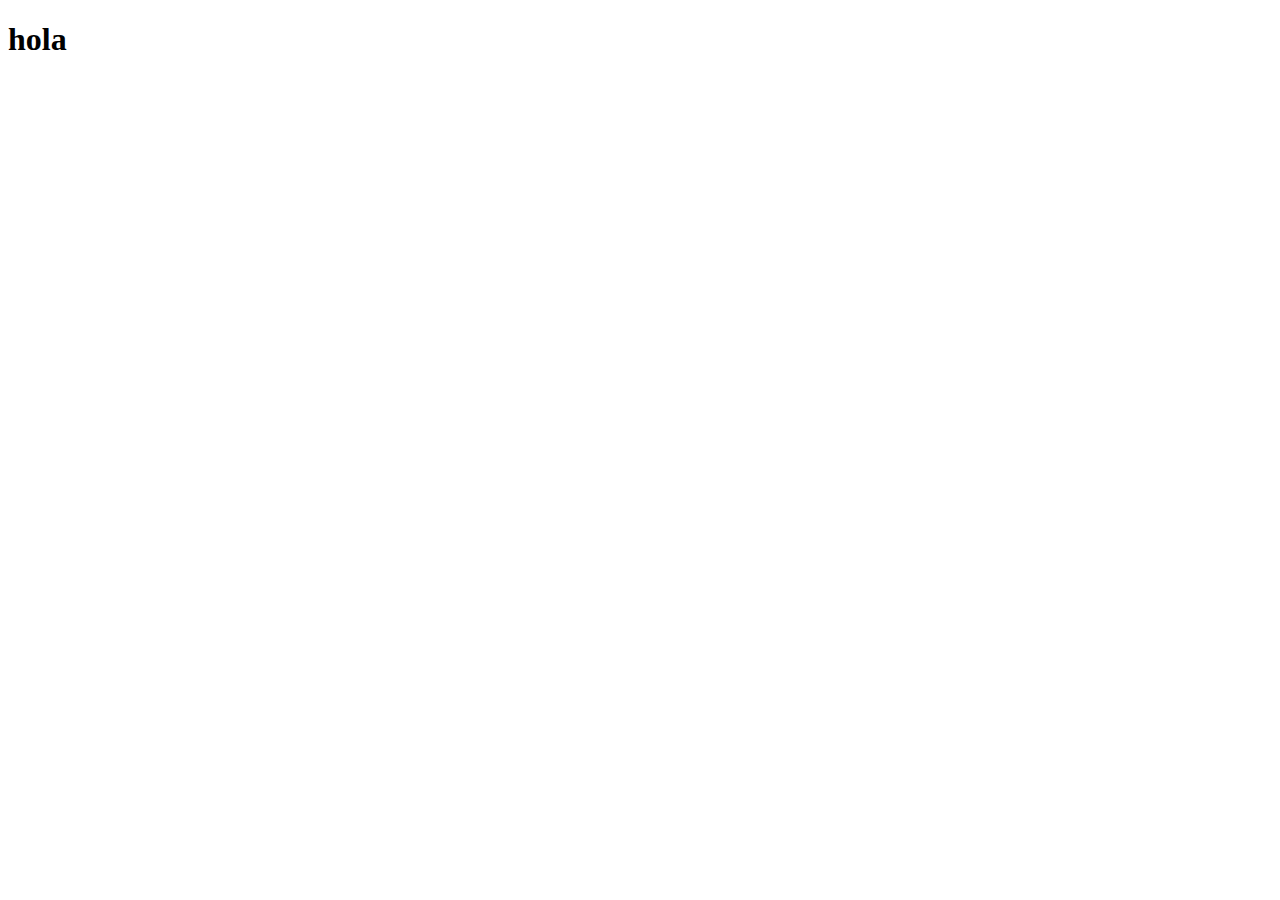
==== index.html @ f9559ec7 "my first commit" ====
<!DOCTYPE html>
<html lang="en">
<head>
    <meta charset="UTF-8">
    <meta http-equiv="X-UA-Compatible" content="IE=edge">
    <meta name="viewport" content="width=device-width, initial-scale=1.0">
    <title>Document</title>
</head>
<body>
    <h1>hola</h1>
</body>
</html>
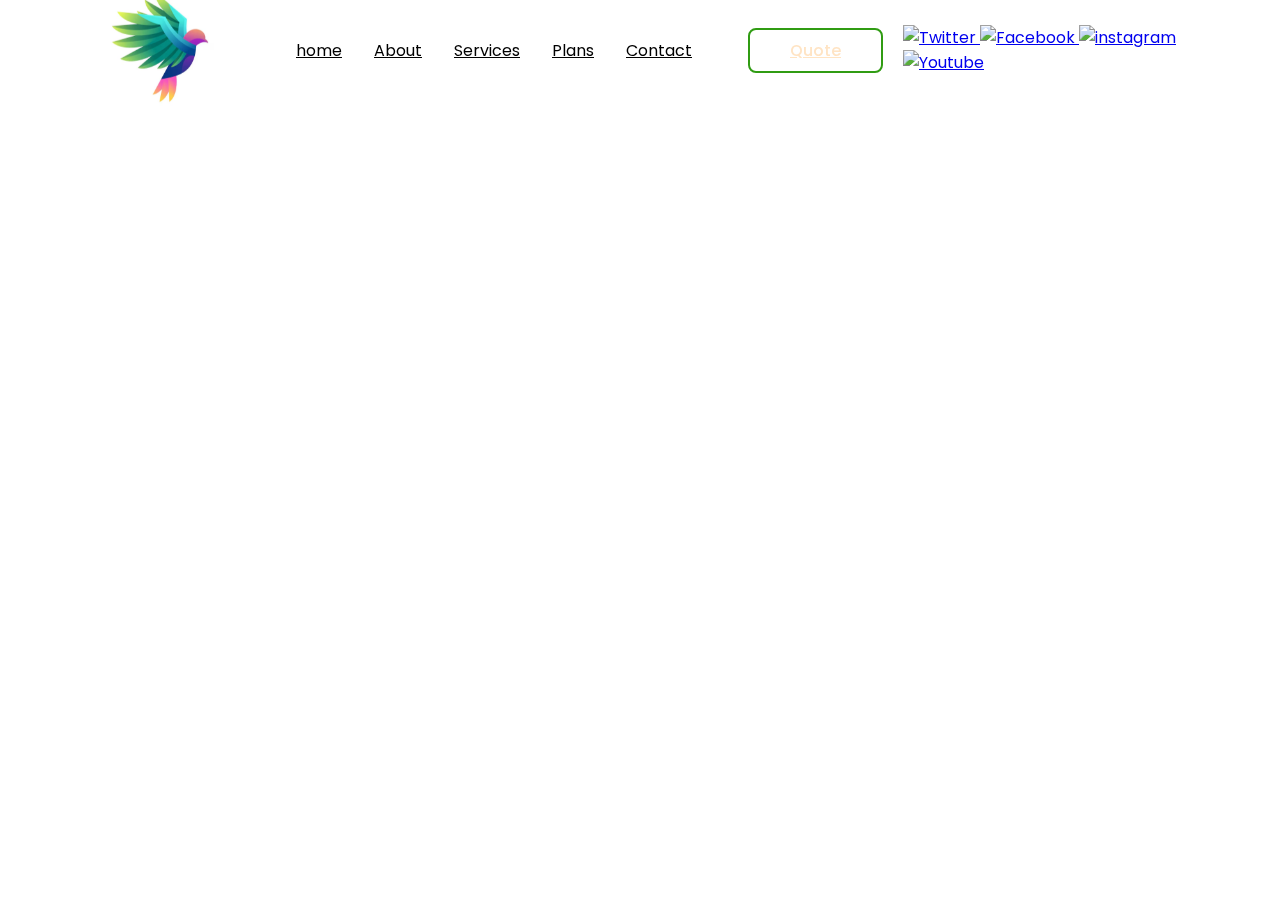
==== commit c6619572: "Haciendo la pagina" ====
--- a/index.html
+++ b/index.html
@@ -1,12 +1,52 @@
 <!DOCTYPE html>
-<html lang="en">
+<html lang="es">
 <head>
     <meta charset="UTF-8">
-    <meta http-equiv="X-UA-Compatible" content="IE=edge">
+    <meta http-equiv="X-UA-Compatible" content="IE=edge"> 
+    <link rel="stylesheet" href="./Css/Style.css">
     <meta name="viewport" content="width=device-width, initial-scale=1.0">
     <title>Document</title>
 </head>
 <body>
-    <h1>hola</h1>
+    <header>
+    <div class="container_header">
+            <div class="logo">
+                <a href="#">
+                    <img src="./img/logo..avif" alt="Lili">
+                </a>
+            </div>
+            <!-- End logo -->
+            <!-- <Menu> -->
+
+        <div class="menu">
+          <nav>
+                <ul>
+                    <li><a href="#">home</a></li>
+                    <li><a href="#">About</a></li>
+                    <li><a href="#">Services</a></li>
+                    <li><a href="#">Plans</a></li>
+                    <li><a href="#">Contact</a></li>
+
+                </ul>
+          </nav>
+        <a href="#" class="btn_quote">Quote</a>
+           <div class="socialmedia">
+               <a href="#">
+                  <img src="fa-brands fa-x-twitter" alt="Twitter">
+               </a>
+               <a href="#">
+                 <img src=" fa-brands fa-facebook" alt="Facebook">
+               </a>
+               <a href="#">
+                  <img src="fa-brands fa-instagram" alt="instagram">
+               </a>
+               <a href="#">
+                 <img src="fa-brands fa-youtube" alt="Youtube">
+               </a>
+           </div>
+     </div>
+ </div>
+ </header>
+    
 </body>
 </html>--- a/Css/Style.css
+++ b/Css/Style.css
@@ -0,0 +1,71 @@
+@import url('https://fonts.googleapis.com/css2?family=Poppins:ital,wght@0,100;0,200;0,300;0,400;0,500;0,600;0,700;0,800;0,900;1,100;1,200;1,300;1,400;1,500;1,600;1,700;1,800;1,900&display=swap');
+
+*{
+    margin: 0;
+    padding: 0;
+    box-sizing: border-box;
+    text-align: none;
+    font-family: 'Poppins', sans-serif;
+}
+header{
+    width: 100%;
+    height: 100px;
+    position: fixed;
+    z-index: 100;
+}
+.container_header{
+    max-width: 1200px;
+    height: 100%;
+    margin: auto;
+    display: flex;
+    justify-content: space-between;
+    align-items: center;
+    padding: 0px 20px;
+}
+.logo{
+    display: flex;
+    align-items: center;
+    position: relative;
+    z-index: 1;
+}
+.logo img{
+    width: 200px;
+    height: 200px;
+}
+.menu {
+    display: flex;
+    align-items: center;
+}
+.menu nav{ 
+    margin: 0px 20px;
+}
+.menu nav ul{
+    display: flex;
+}
+.menu nav ul li{
+    list-style: none;
+    margin: 20px 16px;
+}
+.menu nav ul li a{
+    color: black; /*Variable var
+    (--color_text-secundary);]*/
+    font-size: 16px; /*Variable var
+    (--lowText_font_size);*/
+    position: relative;
+}
+menu nav ul li a:hover{
+    color: blueviolet; /*Variable var
+    (--color_text-primary);*/
+}
+.btn_quote{
+    display: block;
+    padding: 8px 40px;
+    border: 2px solid #309c13; /*Variable var
+    (--color_text-primary);*/
+    border-radius: 8px;
+    font-weight: 500;
+    color: bisque; /*Variable var
+    (--color_text-tertiary);*/
+    margin: 0px 20px;
+    transition: all 300ms;
+}
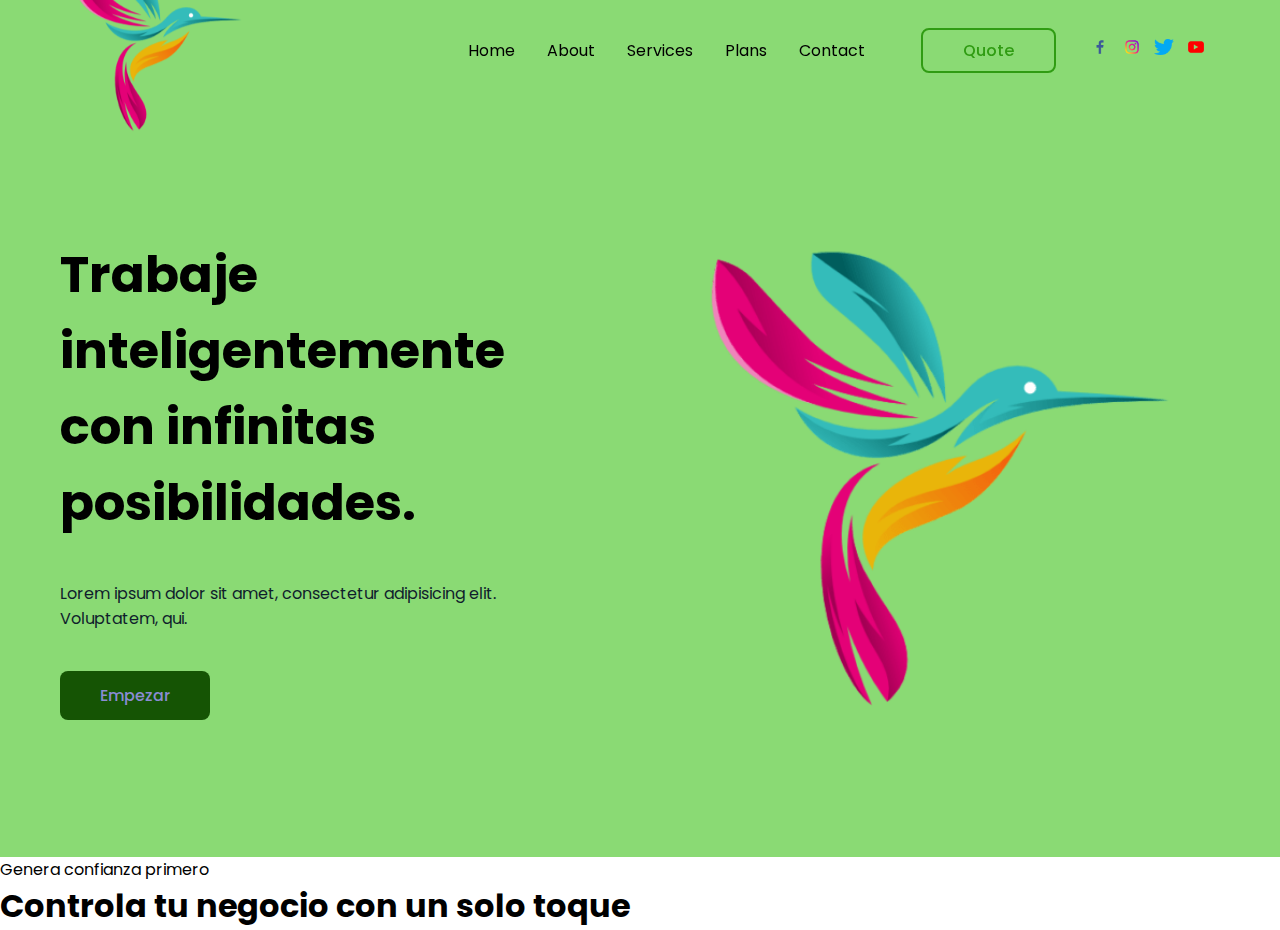
==== commit 3a796a35: "Clase2" ====
--- a/index.html
+++ b/index.html
@@ -12,7 +12,7 @@
     <div class="container_header">
             <div class="logo">
                 <a href="#">
-                    <img src="./img/logo..avif" alt="Lili">
+                    <img src="./img/cropped-COLIBRIIT-ICO_001.png" alt="Lili">
                 </a>
             </div>
             <!-- End logo -->
@@ -21,7 +21,7 @@
         <div class="menu">
           <nav>
                 <ul>
-                    <li><a href="#">home</a></li>
+                    <li><a href="#">Home</a></li>
                     <li><a href="#">About</a></li>
                     <li><a href="#">Services</a></li>
                     <li><a href="#">Plans</a></li>
@@ -30,23 +30,46 @@
                 </ul>
           </nav>
         <a href="#" class="btn_quote">Quote</a>
-           <div class="socialmedia">
-               <a href="#">
-                  <img src="fa-brands fa-x-twitter" alt="Twitter">
-               </a>
-               <a href="#">
-                 <img src=" fa-brands fa-facebook" alt="Facebook">
-               </a>
-               <a href="#">
-                  <img src="fa-brands fa-instagram" alt="instagram">
-               </a>
-               <a href="#">
-                 <img src="fa-brands fa-youtube" alt="Youtube">
-               </a>
+           <div class="socialMedia">
+            <a href="#">
+                <img src="img/facebook.png" alt="No se encontro la ruta de la imagen">
+            </a>
+            <a href="#">
+                <img src="img/instagram.png" alt="No se encontro la ruta de la imagen">
+            </a>
+            <a href="#">
+                <img src="img/twitter.png" alt="No se encontro la ruta de la imagen">
+            </a>
+            <a href="#">
+                <img src="img/youtube.png" alt="No se encontro la ruta de la imagen">
+            </a>
            </div>
      </div>
  </div>
  </header>
+ <main>
+    <div class="container_cover div_offser">
+        <div class="cover">
+            <section class="text__cover">
+                <h1>Trabaje inteligentemente con infinitas posibilidades.</h1>
+                <p>Lorem ipsum dolor sit amet, consectetur adipisicing elit. Voluptatem, qui.</p>
+                <a href="#" class="btn__text-cover btn__text">Empezar</a>
+            </section>
+            <section class="image__cover">
+                <img src="./img/cropped-COLIBRIIT-ICO_001.png" alt="">
+            </section>
+        </div>
+
+    </div>
+    <div class="container__trust container__card-primary">
+        <div class="trust car__primary">
+            <div class="text__trust text__card-primary">
+               <p>Genera confianza primero</p>
+               <h1>Controla tu negocio con un solo toque</h1>
+            </div>
+        </div>
+    </div>
+</main>
     
 </body>
 </html>--- a/Css/Style.css
+++ b/Css/Style.css
@@ -4,8 +4,22 @@
     margin: 0;
     padding: 0;
     box-sizing: border-box;
-    text-align: none;
+    text-decoration: none;
     font-family: 'Poppins', sans-serif;
+}
+:root{
+    --color_text-primary: #309c13;
+    --color_text-primary: #101e2c;
+    --color_text-tertiary: #155404;
+    --main_color-primary: #155404;
+    --main_color-secundary: #8ada74;
+    --backgroud-color: #fafbfe;
+    --lowText_font_size: 16px;
+    --text_size_title: 40px;
+    --text_title_card: 24px;
+    --text_title_cardv2: 20px;
+    --text_paragraph: 16px;
+    --box_shadow-primary: 0px 6px 50px -20px rgba(0,0,0,0.2);
 }
 header{
     width: 100%;
@@ -47,15 +61,12 @@
     margin: 20px 16px;
 }
 .menu nav ul li a{
-    color: black; /*Variable var
-    (--color_text-secundary);]*/
-    font-size: 16px; /*Variable var
-    (--lowText_font_size);*/
+    color: var(--color_text-secundary);
+    font-size: var(--lowText_font_size);
     position: relative;
 }
-menu nav ul li a:hover{
-    color: blueviolet; /*Variable var
-    (--color_text-primary);*/
+.menu nav ul li a:hover{
+    color: var(--color_text-primary); 
 }
 .btn_quote{
     display: block;
@@ -64,8 +75,75 @@
     (--color_text-primary);*/
     border-radius: 8px;
     font-weight: 500;
-    color: bisque; /*Variable var
+    color:#309C13 ; /*Variable var
     (--color_text-tertiary);*/
     margin: 0px 20px;
     transition: all 300ms;
 }
+.btn_quote:hover{
+    color: white;
+    background: #309C13; /*Variable var(--color_text-primary);*/
+}
+
+.menu .socialMedia{
+    margin: 0px 10px;
+}
+
+.menu .socialMedia a{
+    margin: 0px 4px;
+}
+
+.menu .socialMedia img{
+    width: 20px;
+}
+.container_cover{
+    padding-top: 100px;
+    padding-bottom: 100px;
+    background: var(--main_color-secundary);
+}
+.cover{
+    max-width: 1200px;
+    margin:auto;
+    margin-top: 100px;
+    display: flex;
+    align-items: center;
+    padding: 0px 20px;
+}
+.text__cover{
+    width: 100%;
+    padding-right: 150px;
+}
+.text__cover h1{
+    font-size: 50px;
+    color: var(--color_text-secundary);
+}
+.text__cover p{
+    font-size: var(--text_paragraph);
+    margin-top: 40px;
+    color: var(--color_text-primary);
+}
+.btn__text{
+    display: block;
+    width: 150px;
+    margin-top: 40px;
+    padding: 10px 20px;
+    text-align: center;
+    font-weight: 500;
+    background: var(--main_color-primary);
+    color: #8B8CD3;
+    border-radius: 8px;
+    border: 2px solid transparent;
+    cursor: pointer;
+    transition: all 300ms;
+}
+.btn__text:hover{
+    background: transparent;
+    border: 2px solid var(--main_color-primary);
+    color: var(--color_text-tertiary);
+}
+.image__cover{
+    width: 100%;
+}
+.image__cover img{
+    width: 550px;
+}
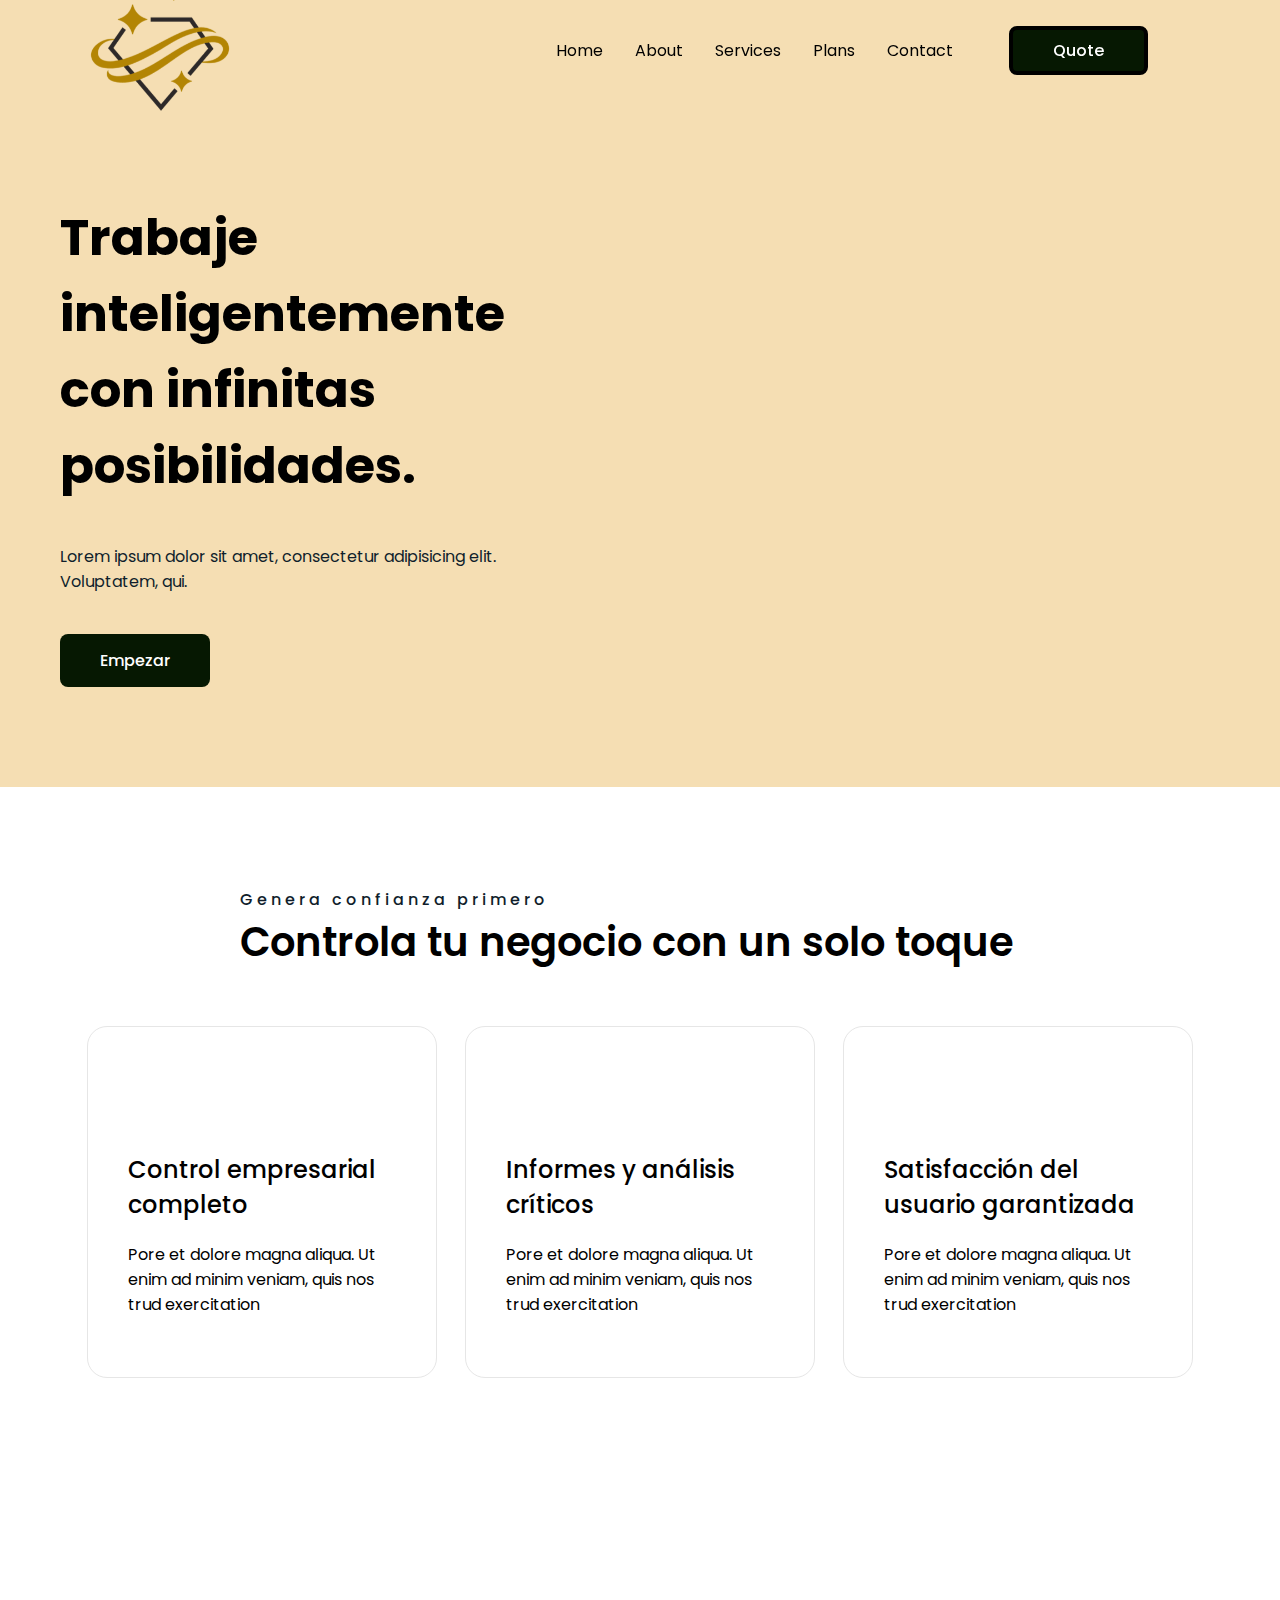
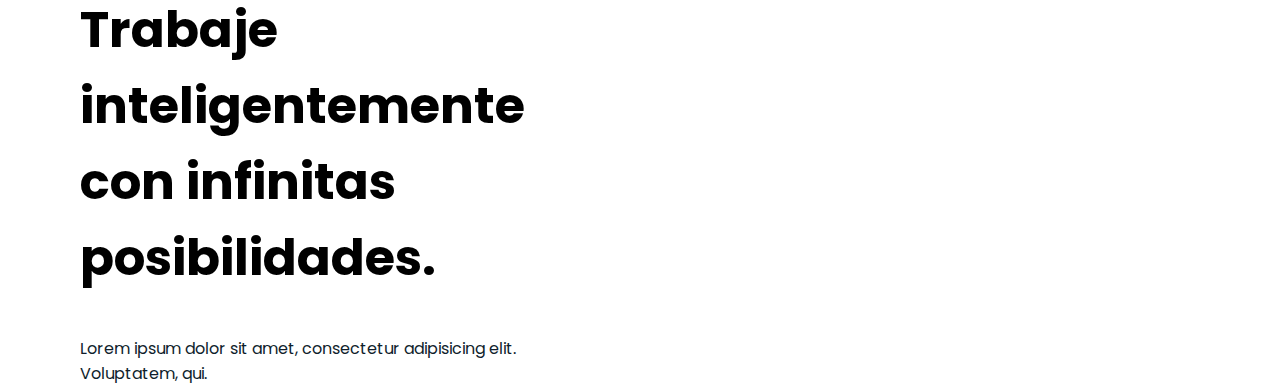
==== commit d2d30643: "Trabajo en clase" ====
--- a/index.html
+++ b/index.html
@@ -12,7 +12,7 @@
     <div class="container_header">
             <div class="logo">
                 <a href="#">
-                    <img src="./img/cropped-COLIBRIIT-ICO_001.png" alt="Lili">
+                    <img src="img/pngtree-modern-minimalist-shining-diamond-logo-design-png-image_6117527.png"Deluxe">
                 </a>
             </div>
             <!-- End logo -->
@@ -32,16 +32,16 @@
         <a href="#" class="btn_quote">Quote</a>
            <div class="socialMedia">
             <a href="#">
-                <img src="img/facebook.png" alt="No se encontro la ruta de la imagen">
+                <i class="fa-brands fa-facebook" alt="Facebook"></i>
             </a>
             <a href="#">
-                <img src="img/instagram.png" alt="No se encontro la ruta de la imagen">
+                <i class="fa-brands fa-instagram" alt="Instagram"></i>
             </a>
             <a href="#">
-                <img src="img/twitter.png" alt="No se encontro la ruta de la imagen">
+                <i class="fa-brands fa-twitter" alt="Twitter"></i>
             </a>
             <a href="#">
-                <img src="img/youtube.png" alt="No se encontro la ruta de la imagen">
+                <i class="fa-brands fa-youtube" alt="Youtube"></i>
             </a>
            </div>
      </div>
@@ -56,7 +56,7 @@
                 <a href="#" class="btn__text-cover btn__text">Empezar</a>
             </section>
             <section class="image__cover">
-                <img src="./img/cropped-COLIBRIIT-ICO_001.png" alt="">
+                <img src="" alt="">
             </section>
         </div>
 
@@ -67,9 +67,37 @@
                <p>Genera confianza primero</p>
                <h1>Controla tu negocio con un solo toque</h1>
             </div>
+            <div class="container__trust container__box-cardPrimary">
+                <div class="card__trust box__card-primary">
+                    <img src="img/trust_area/anchor.png" alt="">
+                    <h2>Control empresarial completo</h2>
+                    <p>Pore et dolore magna aliqua. Ut enim ad minim veniam, quis nos trud exercitation</p>
+                </div>
+                <div class="card__trust box__card-primary">
+                    <img src="img/trust_area/archive.png" alt="">
+                    <h2>Informes y análisis críticos</h2>
+                    <p>Pore et dolore magna aliqua. Ut enim ad minim veniam, quis nos trud exercitation</p>
+                </div>
+                <div class="card__trust box__card-primary">
+                    <img src="img/trust_area/user.png" alt="">
+                    <h2>Satisfacción del usuario garantizada</h2>
+                    <p>Pore et dolore magna aliqua. Ut enim ad minim veniam, quis nos trud exercitation</p>
+                </div>
+            </div>
         </div>
     </div>
 </main>
-    
+<div class="cover__bottom">
+    <div class="cover">
+        <section class="text__cover">
+            <h1>Trabaje inteligentemente con infinitas posibilidades.</h1>
+            <p>Lorem ipsum dolor sit amet, consectetur adipisicing elit. Voluptatem, qui.</p>
+        </section>
+        <section class="image__cover">
+            <img src="" alt="">
+        </section>
+    </div>
+
+<script src="https://kit.fontawesome.com/725223d99c.js" crossorigin="anonymous"></script>
 </body>
 </html>--- a/Css/Style.css
+++ b/Css/Style.css
@@ -8,11 +8,11 @@
     font-family: 'Poppins', sans-serif;
 }
 :root{
-    --color_text-primary: #309c13;
+    --color_text-primary: #edf7ea;
     --color_text-primary: #101e2c;
-    --color_text-tertiary: #155404;
-    --main_color-primary: #155404;
-    --main_color-secundary: #8ada74;
+    --color_text-tertiary: #8f8a47;
+    --main_color-primary: #061802;
+    --main_color-secundary: #18490a;
     --backgroud-color: #fafbfe;
     --lowText_font_size: 16px;
     --text_size_title: 40px;
@@ -71,18 +71,18 @@
 .btn_quote{
     display: block;
     padding: 8px 40px;
-    border: 2px solid #309c13; /*Variable var
+    border: 4px solid #000000; /*Variable var
     (--color_text-primary);*/
     border-radius: 8px;
     font-weight: 500;
-    color:#309C13 ; /*Variable var
-    (--color_text-tertiary);*/
+    color:white;
     margin: 0px 20px;
     transition: all 300ms;
+    background: var(--main_color-primary);
 }
 .btn_quote:hover{
     color: white;
-    background: #309C13; /*Variable var(--color_text-primary);*/
+    background: 4px transparent
 }
 
 .menu .socialMedia{
@@ -93,13 +93,16 @@
     margin: 0px 4px;
 }
 
-.menu .socialMedia img{
-    width: 20px;
-}
+.menu .socialMedia i{
+    color: #000000;
+    width: 15px;
+    
+}
+
 .container_cover{
     padding-top: 100px;
     padding-bottom: 100px;
-    background: var(--main_color-secundary);
+    background: wheat;
 }
 .cover{
     max-width: 1200px;
@@ -130,16 +133,16 @@
     text-align: center;
     font-weight: 500;
     background: var(--main_color-primary);
-    color: #8B8CD3;
+    color: #ffffff;
     border-radius: 8px;
-    border: 2px solid transparent;
+    border: 4px solid transparent;
     cursor: pointer;
     transition: all 300ms;
 }
 .btn__text:hover{
     background: transparent;
-    border: 2px solid var(--main_color-primary);
-    color: var(--color_text-tertiary);
+    border: 4px solid var(--main_color-primary);
+    color: white;
 }
 .image__cover{
     width: 100%;
@@ -147,3 +150,72 @@
 .image__cover img{
     width: 550px;
 }
+.container__card-primary{
+    padding-top: 100px;
+}
+
+.card__primary{
+    max-width: 1200px;
+    margin: auto;
+    text-align: center;
+    padding: 0px 20px;
+}
+
+.text__card-primary{
+    max-width: 800px;
+    margin: auto;
+}
+
+.text__card-primary p{
+    color: var(--color_text-primary);
+    letter-spacing: 4px;
+    font-size: var(--text_paragraph);
+    font-weight: 500;
+}
+
+.text__card-primary h1{
+    font-size: var(--text_size_title);
+    font-weight: 600;
+    color: var(--color_text-secundary);
+}
+
+.container__box-cardPrimary{
+    display: flex;
+    flex-wrap: wrap;
+    justify-content: center;
+    margin-top: 40px;
+}
+
+.box__card-primary{
+    max-width: 350px;
+    padding: 60px 40px;
+    border: 1px solid #e6e6e6;
+    border-radius: 20px;
+    margin: 14px;
+    transition: all 300ms;
+}
+
+.box__card-primary:hover{
+    border: 1px solid transparent;
+    box-shadow: var(--box_shadow-primary);
+}
+
+.box__card-primary h2{
+    font-size: var(--text_title_card);
+    margin-top: 40px;
+    font-weight: 500;
+}
+
+.box__card-primary p{
+    margin-top: 20px;
+}
+.cover__bottom{
+    max-width: 1200px;
+    margin:auto;
+    margin-top: 100px;
+    display: flex;
+    align-items: center;
+    padding: 0px 20px;
+}
+
+
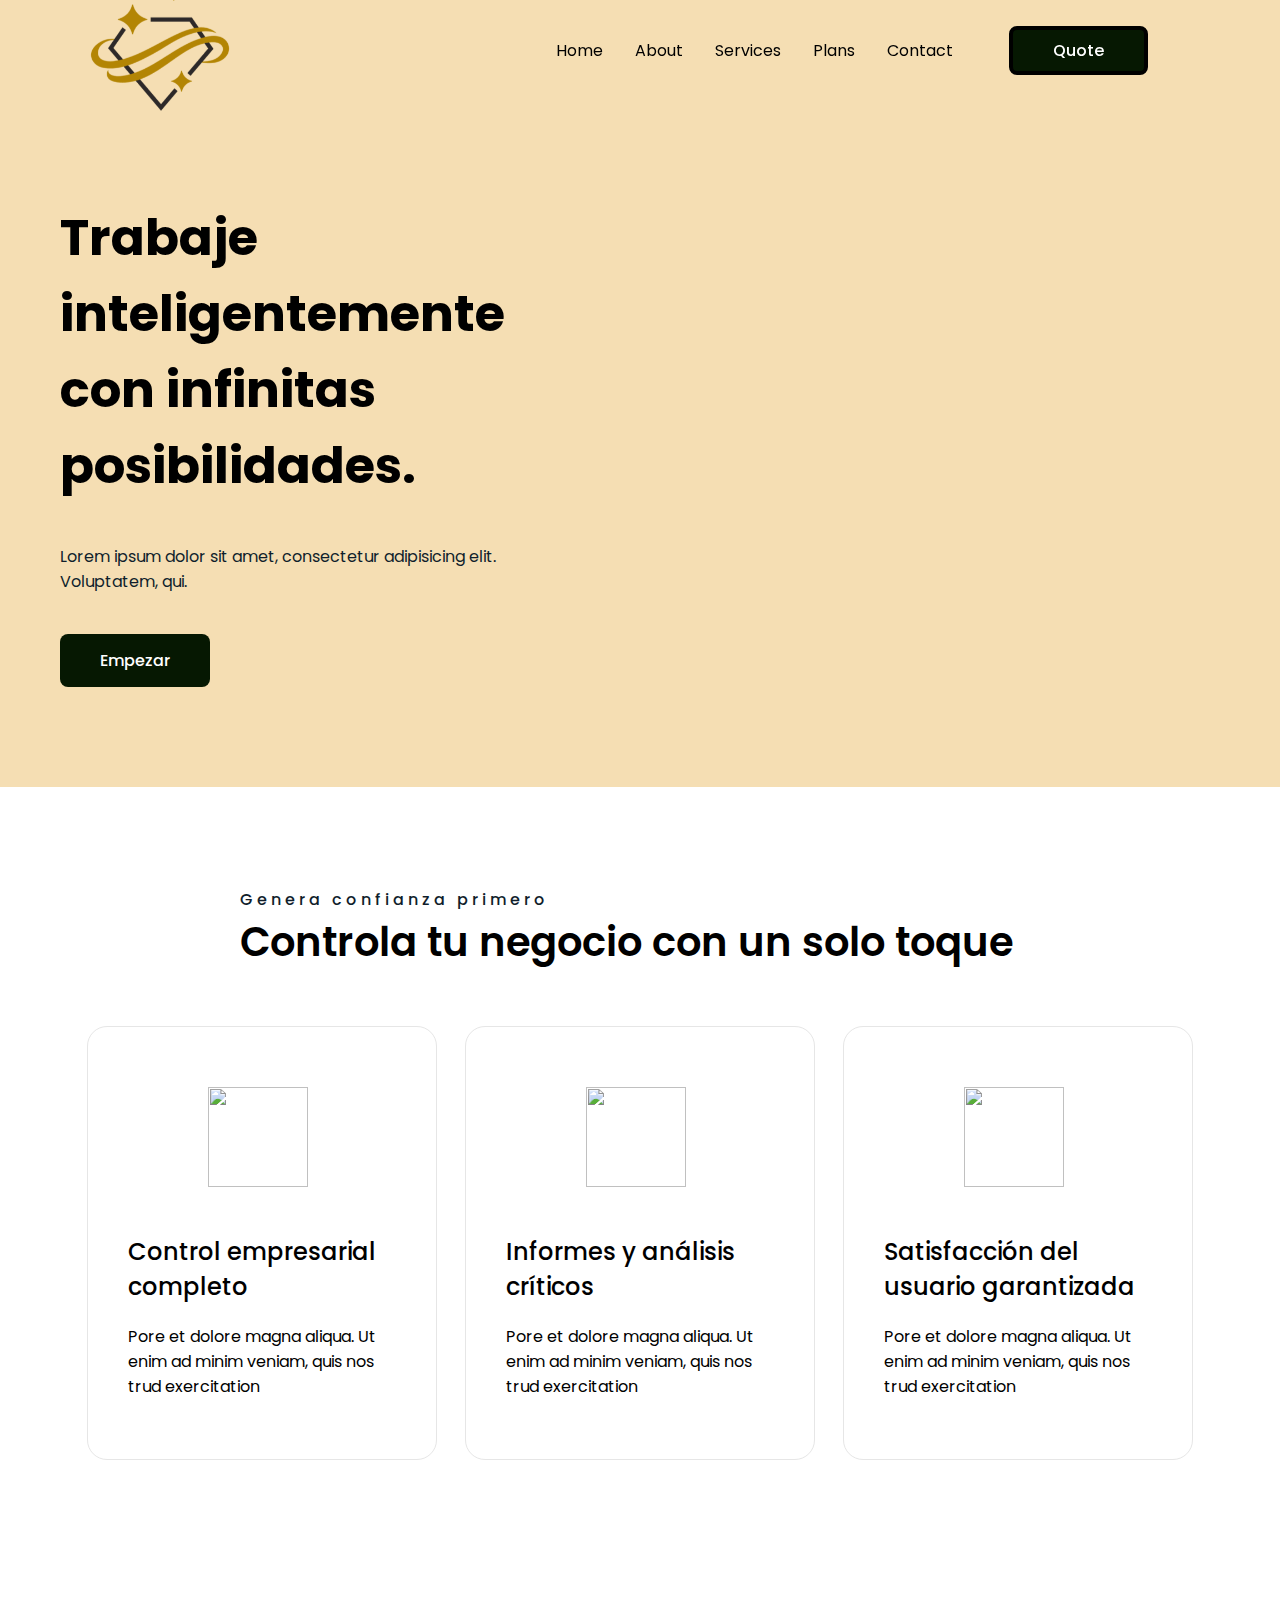
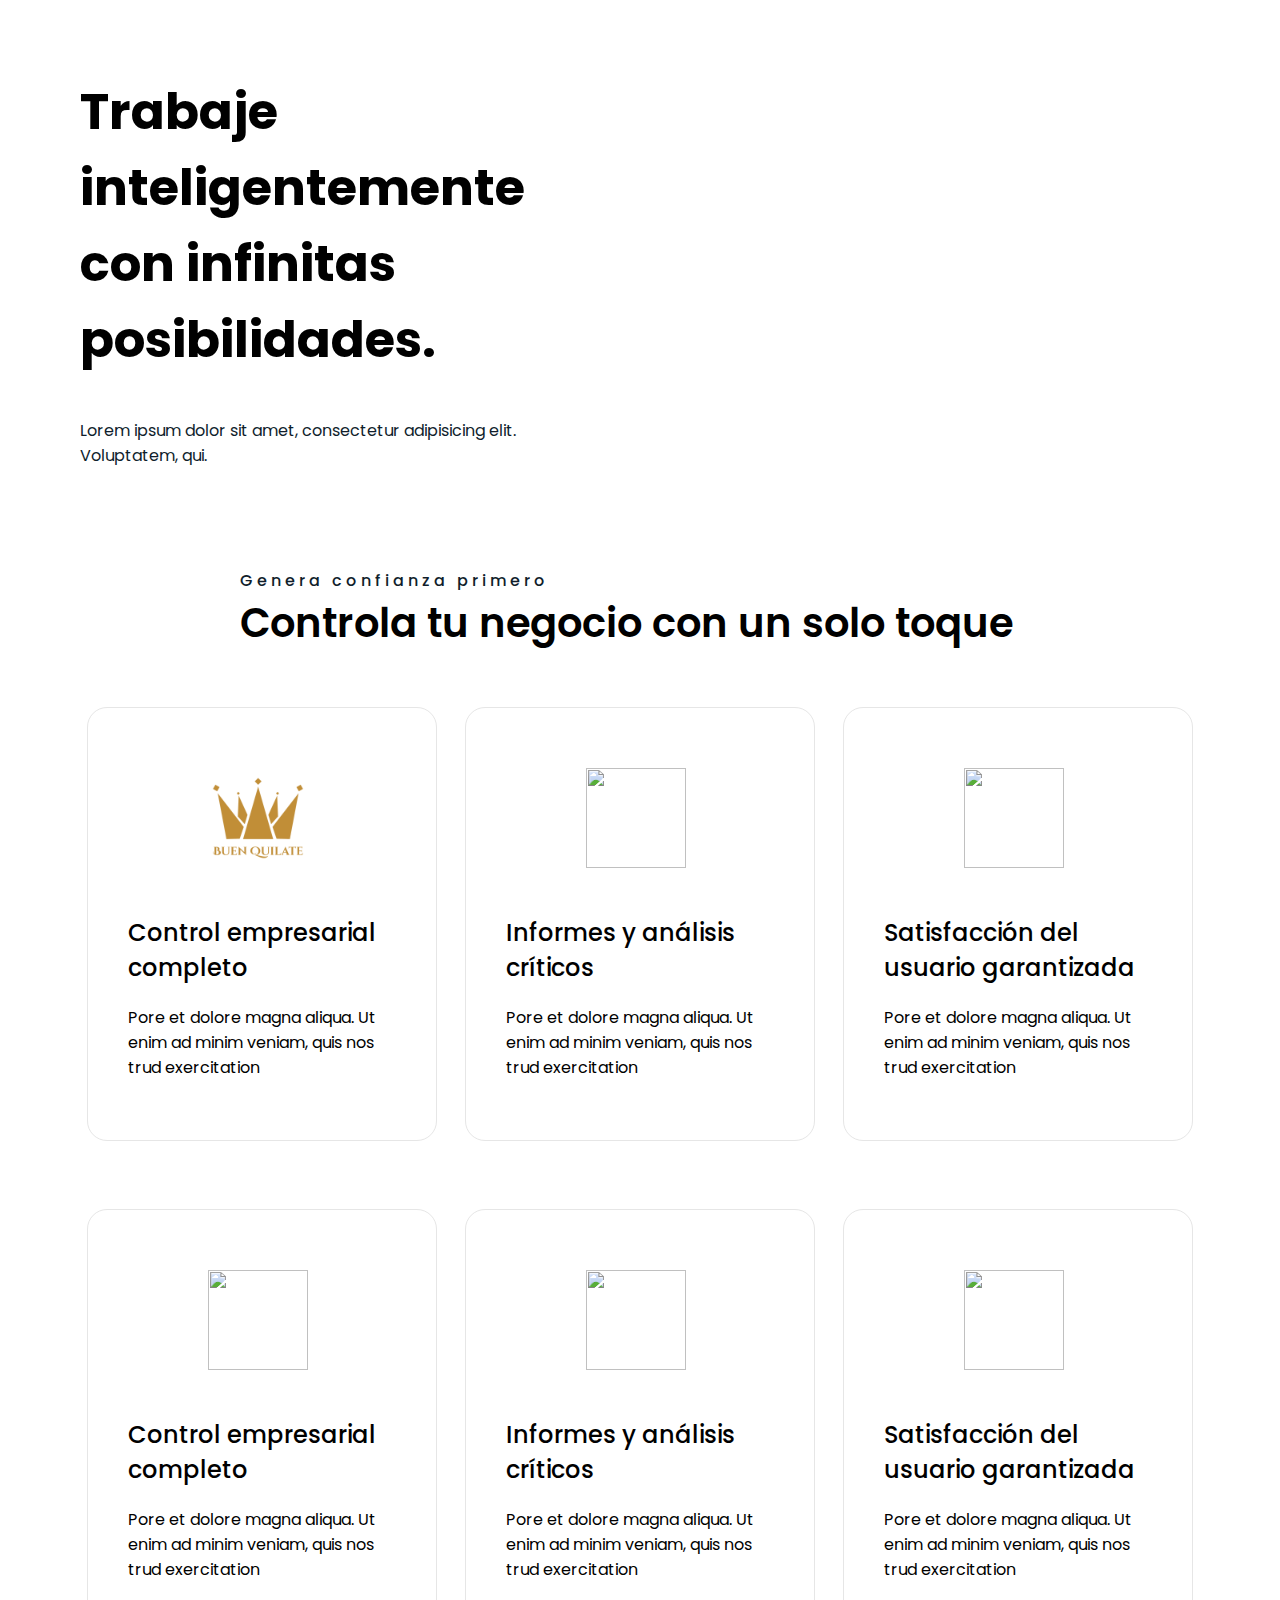
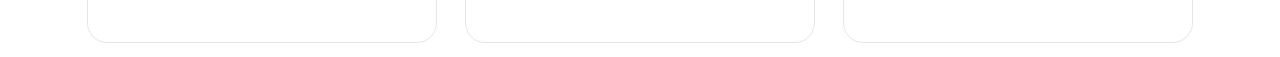
==== commit f0d92fea: "learning class" ====
--- a/index.html
+++ b/index.html
@@ -96,7 +96,59 @@
         <section class="image__cover">
             <img src="" alt="">
         </section>
+</div>
+<main>
+</div>
+<div class="container__trust container__card-primary">
+    <div class="trust car__primary">
+        <div class="text__trust text__card-primary">
+           <p>Genera confianza primero</p>
+           <h1>Controla tu negocio con un solo toque</h1>
+        </div>
+        <div class="container__trust container__box-cardPrimary">
+            <div class="card__trust box__card-primary">
+                <img src="img/logo.png" alt="">
+                <h2>Control empresarial completo</h2>
+                <p>Pore et dolore magna aliqua. Ut enim ad minim veniam, quis nos trud exercitation</p>
+                <div class="iconarrow"><i class="fa-solid fa-arrow-right"></i></div>
+            </div>
+            <div class="card__trust box__card-primary">
+                <img src="img/trust_area/archive.png" alt="">
+                <h2>Informes y análisis críticos</h2>
+                <p>Pore et dolore magna aliqua. Ut enim ad minim veniam, quis nos trud exercitation</p>
+                <div class="iconarrow"><i class="fa-solid fa-arrow-right"></i></div>
+            </div>
+            <div class="card__trust box__card-primary">
+                <img src="img/trust_area/user.png" alt="">
+                <h2>Satisfacción del usuario garantizada</h2>
+                <p>Pore et dolore magna aliqua. Ut enim ad minim veniam, quis nos trud exercitation</p>
+                <div class="iconarrow"><i class="fa-solid fa-arrow-right"></i></div>
+            </div>
+            <div class="container__trust container__box-cardPrimary">
+                <div class="card__trust box__card-primary">
+                    <img src="img/trust_area/anchor.png" alt="">
+                    <h2>Control empresarial completo</h2>
+                    <p>Pore et dolore magna aliqua. Ut enim ad minim veniam, quis nos trud exercitation</p>
+                    <div class="iconarrow"><i class="fa-solid fa-arrow-right"></i></div>
+                </div>
+                <div class="card__trust box__card-primary">
+                    <img src="img/trust_area/archive.png" alt="">
+                    <h2>Informes y análisis críticos</h2>
+                    <p>Pore et dolore magna aliqua. Ut enim ad minim veniam, quis nos trud exercitation</p>
+                    <div class="iconarrow"><i class="fa-solid fa-arrow-right"></i></div>
+                </div>
+                <div class="card__trust box__card-primary">
+                    <img src="img/trust_area/user.png" alt="">
+                    <h2>Satisfacción del usuario garantizada</h2>
+                    <p>Pore et dolore magna aliqua. Ut enim ad minim veniam, quis nos trud exercitation</p>
+                    <div class="iconarrow"><i class="fa-solid fa-arrow-right"></i></div>
+                </div>
+            </div>
+        </div>
     </div>
+</div>
+</main>
+
 
 <script src="https://kit.fontawesome.com/725223d99c.js" crossorigin="anonymous"></script>
 </body>
--- a/Css/Style.css
+++ b/Css/Style.css
@@ -217,5 +217,14 @@
     align-items: center;
     padding: 0px 20px;
 }
-
-
+.box__card-primary img{
+    width: 100px;
+    height: 100px;
+    margin: 0px 0px 0px 80px;
+}
+.iconarrow{
+    margin: 0px 0px 0px 130px;
+}
+.iconarrow :hover{
+    cursor: pointer;
+}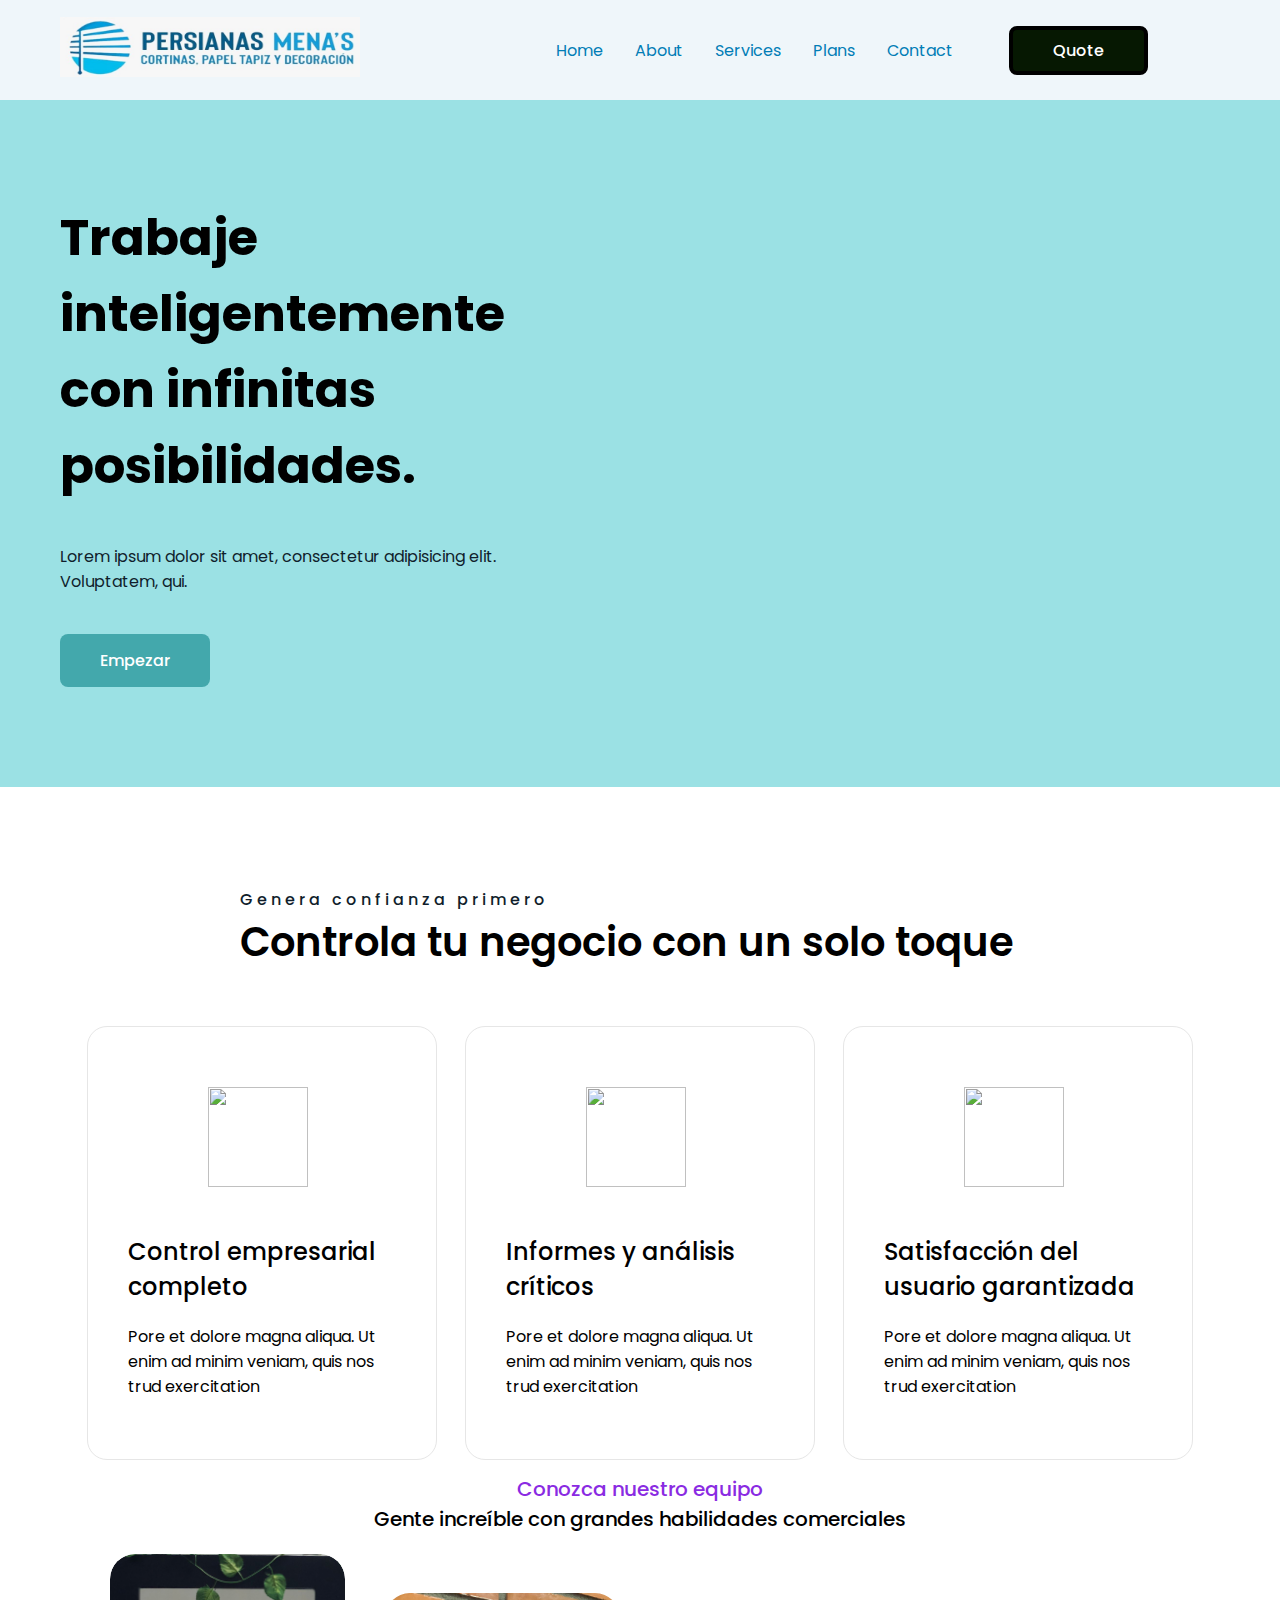
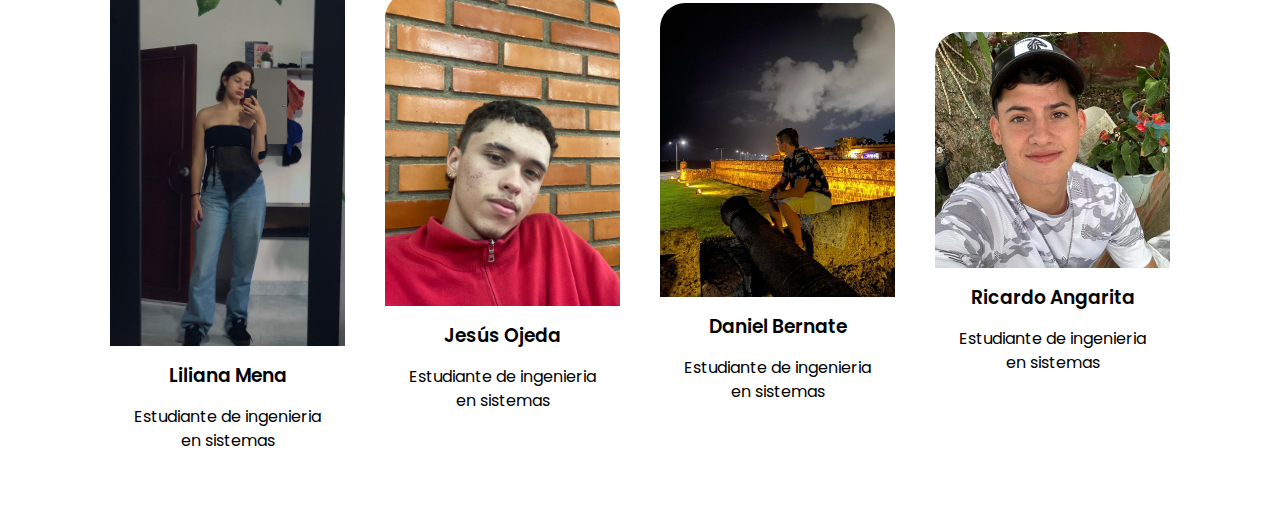
==== commit 93864e20: "MakinHomework" ====
--- a/index.html
+++ b/index.html
@@ -12,7 +12,7 @@
     <div class="container_header">
             <div class="logo">
                 <a href="#">
-                    <img src="img/pngtree-modern-minimalist-shining-diamond-logo-design-png-image_6117527.png"Deluxe">
+                    <img src="img/logo lm.jpeg">
                 </a>
             </div>
             <!-- End logo -->
@@ -87,69 +87,52 @@
         </div>
     </div>
 </main>
-<div class="cover__bottom">
-    <div class="cover">
-        <section class="text__cover">
-            <h1>Trabaje inteligentemente con infinitas posibilidades.</h1>
-            <p>Lorem ipsum dolor sit amet, consectetur adipisicing elit. Voluptatem, qui.</p>
-        </section>
-        <section class="image__cover">
-            <img src="" alt="">
-        </section>
+<div class="tittle-cards">
+    <p>Conozca nuestro equipo</p>
+    <h1>Gente increíble con grandes habilidades comerciales</h1>
 </div>
-<main>
-</div>
-<div class="container__trust container__card-primary">
-    <div class="trust car__primary">
-        <div class="text__trust text__card-primary">
-           <p>Genera confianza primero</p>
-           <h1>Controla tu negocio con un solo toque</h1>
+<div class="container-card">
+    <div class="card-person">
+        <img src="img/lili.jpeg" alt="lili">
+        <div class="content-person">
+            <h3>Liliana Mena</h3>
+            <p>Estudiante de ingenieria en sistemas</p>
+            <a href="https://www.instagram.com/_lilianamena_/?next=%2F" target="_blank">
+                <i class="fa-brands fa-instagram" alt="Instagram"></i>
+            </a>
         </div>
-        <div class="container__trust container__box-cardPrimary">
-            <div class="card__trust box__card-primary">
-                <img src="img/logo.png" alt="">
-                <h2>Control empresarial completo</h2>
-                <p>Pore et dolore magna aliqua. Ut enim ad minim veniam, quis nos trud exercitation</p>
-                <div class="iconarrow"><i class="fa-solid fa-arrow-right"></i></div>
-            </div>
-            <div class="card__trust box__card-primary">
-                <img src="img/trust_area/archive.png" alt="">
-                <h2>Informes y análisis críticos</h2>
-                <p>Pore et dolore magna aliqua. Ut enim ad minim veniam, quis nos trud exercitation</p>
-                <div class="iconarrow"><i class="fa-solid fa-arrow-right"></i></div>
-            </div>
-            <div class="card__trust box__card-primary">
-                <img src="img/trust_area/user.png" alt="">
-                <h2>Satisfacción del usuario garantizada</h2>
-                <p>Pore et dolore magna aliqua. Ut enim ad minim veniam, quis nos trud exercitation</p>
-                <div class="iconarrow"><i class="fa-solid fa-arrow-right"></i></div>
-            </div>
-            <div class="container__trust container__box-cardPrimary">
-                <div class="card__trust box__card-primary">
-                    <img src="img/trust_area/anchor.png" alt="">
-                    <h2>Control empresarial completo</h2>
-                    <p>Pore et dolore magna aliqua. Ut enim ad minim veniam, quis nos trud exercitation</p>
-                    <div class="iconarrow"><i class="fa-solid fa-arrow-right"></i></div>
-                </div>
-                <div class="card__trust box__card-primary">
-                    <img src="img/trust_area/archive.png" alt="">
-                    <h2>Informes y análisis críticos</h2>
-                    <p>Pore et dolore magna aliqua. Ut enim ad minim veniam, quis nos trud exercitation</p>
-                    <div class="iconarrow"><i class="fa-solid fa-arrow-right"></i></div>
-                </div>
-                <div class="card__trust box__card-primary">
-                    <img src="img/trust_area/user.png" alt="">
-                    <h2>Satisfacción del usuario garantizada</h2>
-                    <p>Pore et dolore magna aliqua. Ut enim ad minim veniam, quis nos trud exercitation</p>
-                    <div class="iconarrow"><i class="fa-solid fa-arrow-right"></i></div>
-                </div>
-            </div>
+    </div>
+    <div class="card-person">
+        <img src="img/jrman.jpeg" alt="jr">
+        <div class="content-person">
+            <h3>Jesús Ojeda</h3>
+            <p>Estudiante de ingenieria en sistemas</p>
+            <a href="https://www.instagram.com/junior___lobo/" target="_blank">
+                <i class="fa-brands fa-instagram" alt="Instagram"></i>
+            </a>
+        </div>
+    </div>
+    <div class="card-person">
+        <img src="img/dbdb.png" alt="dani">
+        <div class="content-person">
+            <h3>Daniel Bernate</h3>
+            <p>Estudiante de ingenieria en sistemas</p>
+            <a href="https://www.instagram.com/daniel_bernate_19/" target="_blank">
+                <i class="fa-brands fa-instagram" alt="Instagram"></i>
+            </a>
+        </div>
+    </div>
+    <div class="card-person">
+        <img src="img/ra.jpeg" alt="ric">
+        <div class="content-person">
+            <h3>Ricardo Angarita</h3>
+            <p>Estudiante de ingenieria en sistemas</p>
+            <a href="https://www.instagram.com/ricardo_angarita_/" target="_blank">
+                <i class="fa-brands fa-instagram" alt="Instagram"></i>
+            </a>
         </div>
     </div>
 </div>
-</main>
-
-
 <script src="https://kit.fontawesome.com/725223d99c.js" crossorigin="anonymous"></script>
 </body>
 </html>--- a/Css/Style.css
+++ b/Css/Style.css
@@ -10,7 +10,7 @@
 :root{
     --color_text-primary: #edf7ea;
     --color_text-primary: #101e2c;
-    --color_text-tertiary: #8f8a47;
+    --color_text-tertiary: #43a8ac;
     --main_color-primary: #061802;
     --main_color-secundary: #18490a;
     --backgroud-color: #fafbfe;
@@ -26,6 +26,7 @@
     height: 100px;
     position: fixed;
     z-index: 100;
+    background: rgb(239, 246, 250);
 }
 .container_header{
     max-width: 1200px;
@@ -35,6 +36,7 @@
     justify-content: space-between;
     align-items: center;
     padding: 0px 20px;
+    background: rgb(239, 246, 250);
 }
 .logo{
     display: flex;
@@ -43,8 +45,9 @@
     z-index: 1;
 }
 .logo img{
-    width: 200px;
-    height: 200px;
+    width: 300px;
+    height: 60px;
+
 }
 .menu {
     display: flex;
@@ -61,12 +64,12 @@
     margin: 20px 16px;
 }
 .menu nav ul li a{
-    color: var(--color_text-secundary);
+    color: #027db6;
     font-size: var(--lowText_font_size);
     position: relative;
 }
 .menu nav ul li a:hover{
-    color: var(--color_text-primary); 
+    color: #027db6; 
 }
 .btn_quote{
     display: block;
@@ -102,7 +105,7 @@
 .container_cover{
     padding-top: 100px;
     padding-bottom: 100px;
-    background: wheat;
+    background: rgb(155, 225, 228);
 }
 .cover{
     max-width: 1200px;
@@ -132,7 +135,7 @@
     padding: 10px 20px;
     text-align: center;
     font-weight: 500;
-    background: var(--main_color-primary);
+    background: #43a8ac ;
     color: #ffffff;
     border-radius: 8px;
     border: 4px solid transparent;
@@ -141,7 +144,7 @@
 }
 .btn__text:hover{
     background: transparent;
-    border: 4px solid var(--main_color-primary);
+    border: 4px solid #43a8ac;
     color: white;
 }
 .image__cover{
@@ -227,4 +230,73 @@
 }
 .iconarrow :hover{
     cursor: pointer;
+}
+.tittle-cards{
+    max-width: 800px;
+    margin: auto;
+}
+
+.tittle-cards p{
+    font-size: 20px;
+    color: blueviolet;
+    font-weight: 500;
+    text-align: center;
+    
+}
+.tittle-cards h1{
+    color: #000000;
+    font-size: 20px;
+    font-weight: 500;
+    text-align: center;
+}
+.container-card {
+    width: 100%;
+    max-width: 1100px;
+    margin: auto;
+    display: flex;
+    justify-content: center; /* Centra horizontalmente */
+    flex-wrap: wrap; /* Asegura que los elementos se envuelvan a la siguiente línea */
+}
+
+.card-person {
+    width: calc(25% - 40px); /* 25% para mostrar 4 cartas */
+    margin: 20px;
+    border-radius: 25px;
+    overflow: hidden;
+    background: #ffffff;
+    cursor: default;
+    display: flex;
+    flex-direction: column; /* Para que el contenido se alinee verticalmente */
+    justify-content: center;
+    align-items: center;
+}
+
+.card-person img {
+    width: 100%;
+    height: auto; /* Evita que la imagen se estire */
+    border-radius: 25px 25px 0 0; /* Para que la esquina superior de la imagen sea redondeada */
+}
+
+.card-person .content-person {
+    padding: 15px;
+    text-align: center;
+}
+
+.card-person .content-person p {
+    line-height: 1.5;
+}
+
+.card-person .content-person h3 {
+    font-weight: 600;
+    margin-bottom: 15px;
+    color: black;
+}
+
+.card-person .content-person a {
+    text-decoration: none;
+    display: inline-block;
+    padding: 10px;
+    margin-top: 10px;
+    color: black;
+    font-size: 20px;
 }